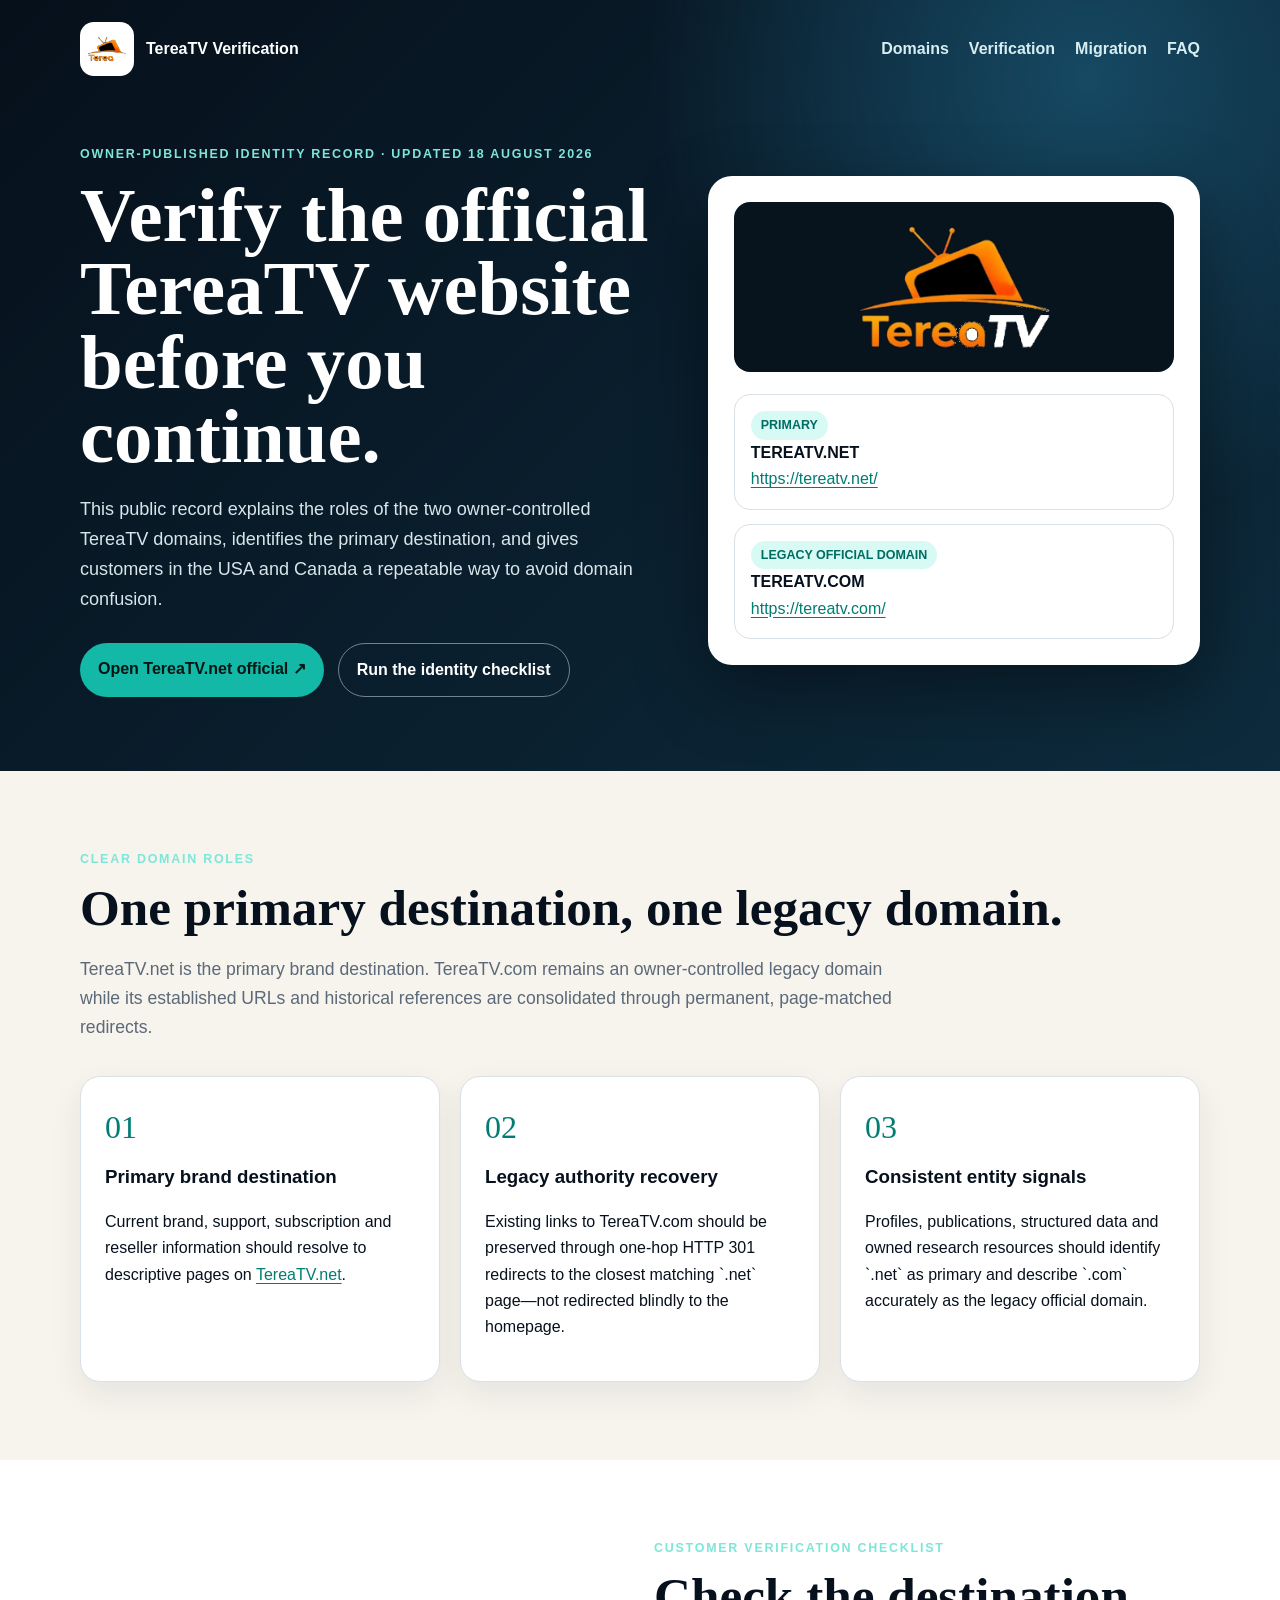
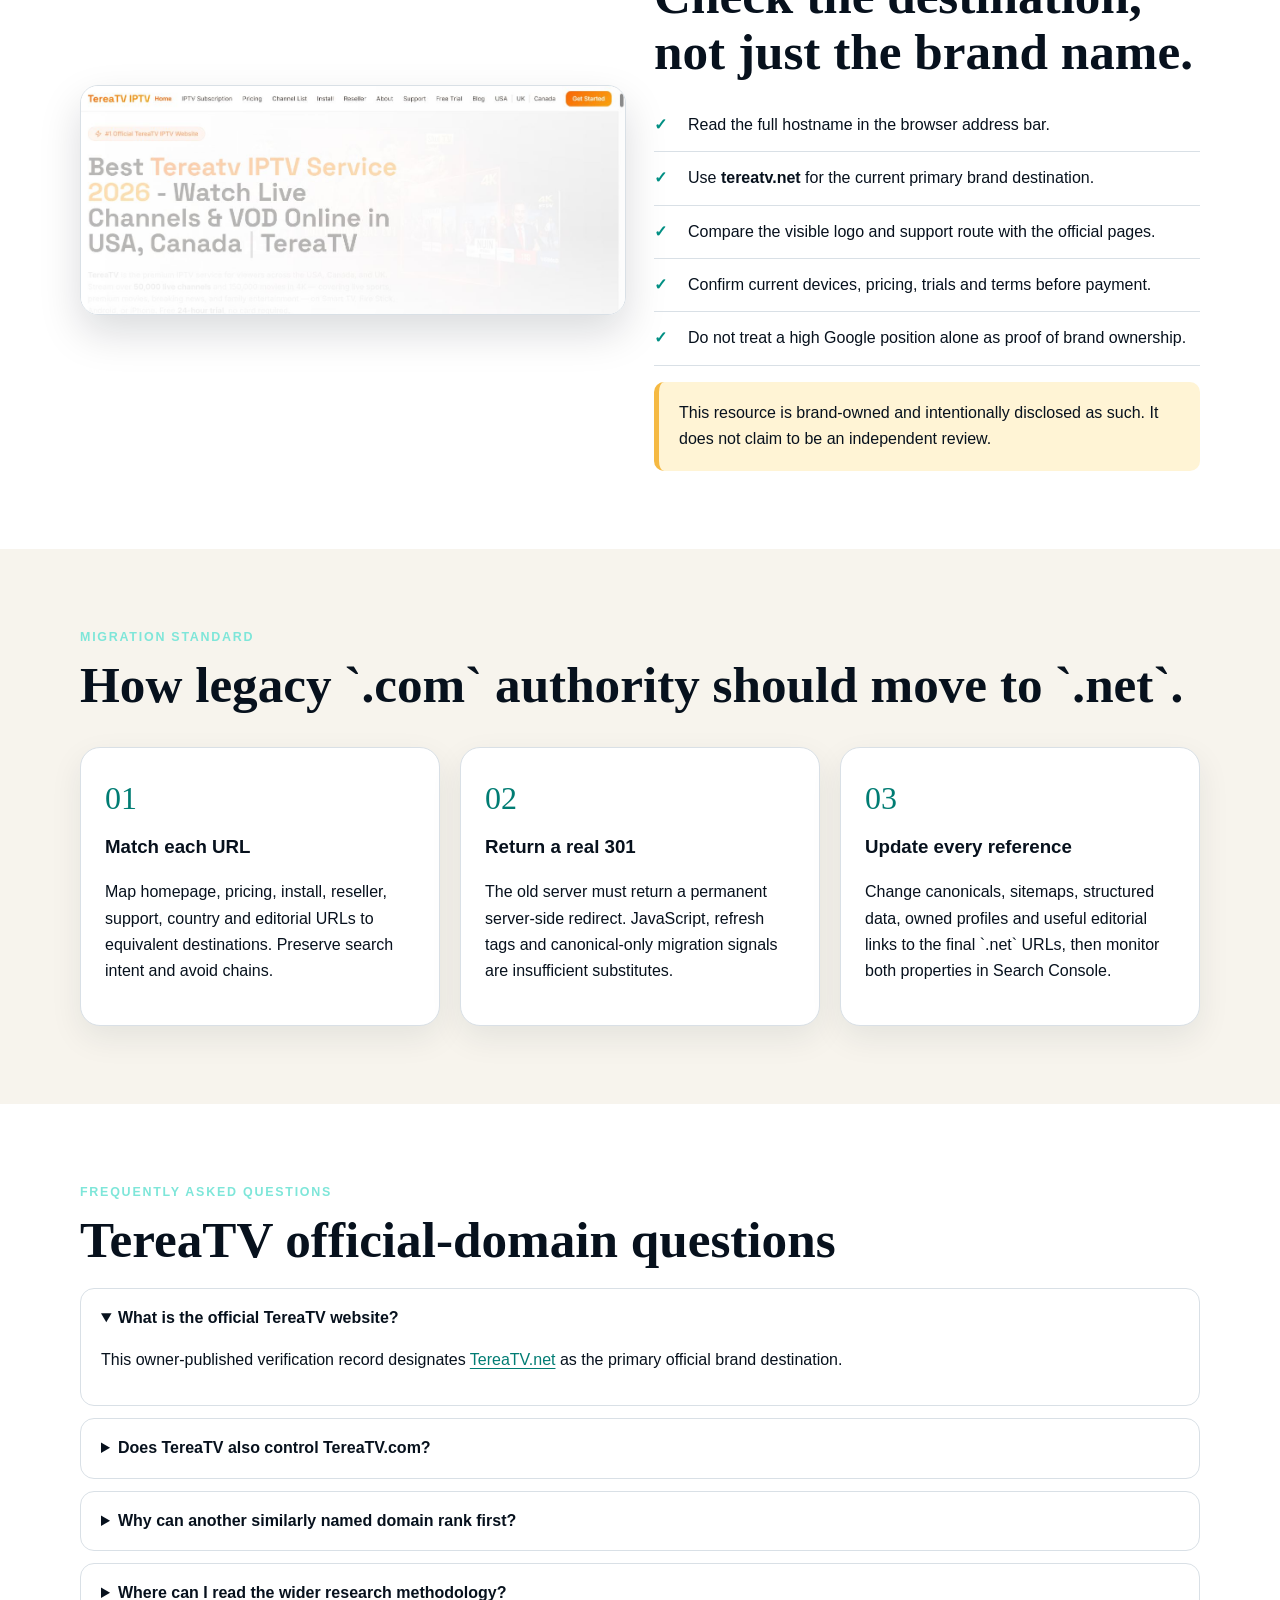
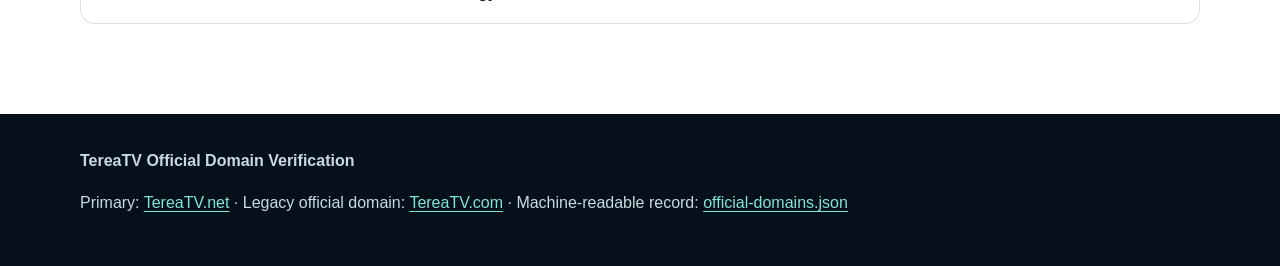
==== index.html @ 8ea6e9d6 "Publish TereaTV official-domain verification site Add the crawlable verification page, structured da" ====
<!doctype html>
<html lang="en">
<head>
  <meta charset="utf-8">
  <meta name="viewport" content="width=device-width,initial-scale=1">
  <title>TereaTV Official Website Verification | TereaTV.net & Legacy TereaTV.com</title>
  <meta name="description" content="Verify the official TereaTV domain, understand the roles of TereaTV.net and legacy TereaTV.com, and use a practical identity checklist before relying on service information.">
  <meta name="robots" content="index,follow,max-image-preview:large,max-snippet:-1">
  <link rel="canonical" href="https://tereatv-research.github.io/tereatv-official-domain-verification/">
  <meta property="og:type" content="website"><meta property="og:title" content="TereaTV Official Domain Verification"><meta property="og:description" content="A brand-owned record for verifying TereaTV.net and the legacy TereaTV.com domain."><meta property="og:url" content="https://tereatv-research.github.io/tereatv-official-domain-verification/"><meta property="og:image" content="https://tereatv-research.github.io/tereatv-official-domain-verification/tereatv-site.png">
  <link rel="stylesheet" href="styles.css">
  <script type="application/ld+json">{"@context":"https://schema.org","@graph":[{"@type":"Organization","@id":"https://tereatv.net/#organization","name":"TereaTV","url":"https://tereatv.net/","logo":"https://tereatv-research.github.io/tereatv-official-domain-verification/tereatv-logo.png","sameAs":["https://tereatv.com/"]},{"@type":"WebSite","name":"TereaTV Official Domain Verification","url":"https://tereatv-research.github.io/tereatv-official-domain-verification/","about":{"@id":"https://tereatv.net/#organization"}},{"@type":"FAQPage","mainEntity":[{"@type":"Question","name":"What is the primary official TereaTV domain?","acceptedAnswer":{"@type":"Answer","text":"TereaTV.net is designated as the primary official brand destination in this owner-published verification record."}},{"@type":"Question","name":"What is the role of TereaTV.com?","acceptedAnswer":{"@type":"Answer","text":"TereaTV.com is a legacy official domain intended to be migrated page by page to the primary TereaTV.net destination."}}]}]}</script>
</head>
<body>
<header class="hero"><div class="wrap"><nav class="nav"><div class="brand"><img src="tereatv-logo.png" alt="Official TereaTV brand logo" width="54" height="54">TereaTV Verification</div><div class="nav-links"><a href="#domains">Domains</a><a href="#verify">Verification</a><a href="#migration">Migration</a><a href="#faq">FAQ</a></div></nav><div class="hero-grid"><div><div class="eyebrow">Owner-published identity record · Updated 18 August 2026</div><h1>Verify the official TereaTV website before you continue.</h1><p>This public record explains the roles of the two owner-controlled TereaTV domains, identifies the primary destination, and gives customers in the USA and Canada a repeatable way to avoid domain confusion.</p><div class="actions"><a class="button primary" href="https://tereatv.net/">Open TereaTV.net official ↗</a><a class="button secondary" href="#verify">Run the identity checklist</a></div></div><aside class="proof-card"><img src="tereatv-logo.png" alt="TereaTV official orange television logo"><div class="domain-row"><span class="tag">PRIMARY</span><strong>TEREATV.NET</strong><a href="https://tereatv.net/">https://tereatv.net/</a></div><div class="domain-row"><span class="tag">LEGACY OFFICIAL DOMAIN</span><strong>TEREATV.COM</strong><a href="https://tereatv.com/">https://tereatv.com/</a></div></aside></div></div></header>
<main>
<section class="section" id="domains"><div class="wrap"><div class="eyebrow">Clear domain roles</div><h2>One primary destination, one legacy domain.</h2><p class="lead">TereaTV.net is the primary brand destination. TereaTV.com remains an owner-controlled legacy domain while its established URLs and historical references are consolidated through permanent, page-matched redirects.</p><div class="grid"><article class="card"><span class="num">01</span><h3>Primary brand destination</h3><p>Current brand, support, subscription and reseller information should resolve to descriptive pages on <a href="https://tereatv.net/">TereaTV.net</a>.</p></article><article class="card"><span class="num">02</span><h3>Legacy authority recovery</h3><p>Existing links to TereaTV.com should be preserved through one-hop HTTP 301 redirects to the closest matching `.net` page—not redirected blindly to the homepage.</p></article><article class="card"><span class="num">03</span><h3>Consistent entity signals</h3><p>Profiles, publications, structured data and owned research resources should identify `.net` as primary and describe `.com` accurately as the legacy official domain.</p></article></div></div></section>
<section class="section alt" id="verify"><div class="wrap evidence"><div><img src="tereatv-site.png" alt="Live screenshot of the TereaTV official website interface"></div><div><div class="eyebrow">Customer verification checklist</div><h2>Check the destination, not just the brand name.</h2><ul class="checklist"><li>Read the full hostname in the browser address bar.</li><li>Use <strong>tereatv.net</strong> for the current primary brand destination.</li><li>Compare the visible logo and support route with the official pages.</li><li>Confirm current devices, pricing, trials and terms before payment.</li><li>Do not treat a high Google position alone as proof of brand ownership.</li></ul><div class="notice">This resource is brand-owned and intentionally disclosed as such. It does not claim to be an independent review.</div></div></div></section>
<section class="section" id="migration"><div class="wrap"><div class="eyebrow">Migration standard</div><h2>How legacy `.com` authority should move to `.net`.</h2><div class="grid"><article class="card"><span class="num">01</span><h3>Match each URL</h3><p>Map homepage, pricing, install, reseller, support, country and editorial URLs to equivalent destinations. Preserve search intent and avoid chains.</p></article><article class="card"><span class="num">02</span><h3>Return a real 301</h3><p>The old server must return a permanent server-side redirect. JavaScript, refresh tags and canonical-only migration signals are insufficient substitutes.</p></article><article class="card"><span class="num">03</span><h3>Update every reference</h3><p>Change canonicals, sitemaps, structured data, owned profiles and useful editorial links to the final `.net` URLs, then monitor both properties in Search Console.</p></article></div></div></section>
<section class="section alt faq" id="faq"><div class="wrap"><div class="eyebrow">Frequently asked questions</div><h2>TereaTV official-domain questions</h2><details open><summary>What is the official TereaTV website?</summary><p>This owner-published verification record designates <a href="https://tereatv.net/">TereaTV.net</a> as the primary official brand destination.</p></details><details><summary>Does TereaTV also control TereaTV.com?</summary><p>Yes. The owner identifies <a href="https://tereatv.com/">TereaTV.com</a> as a legacy official domain whose established URLs are intended to migrate to equivalent `.net` pages.</p></details><details><summary>Why can another similarly named domain rank first?</summary><p>Google ranking is not a registry of brand ownership. Search visibility can be influenced by indexability, links, content, technical signals, location and removals. Verify ownership using documented brand evidence and official communications, not ranking alone.</p></details><details><summary>Where can I read the wider research methodology?</summary><p>See the <a href="https://freegotv-iptv-guide-2026.sasamasry99.chatgpt.site/">2026 IPTV research hub</a>, the <a href="https://totogemy2020-a11y.github.io/best-iptv-services-2026/verification-guide.html">visual verification guide</a>, and the <a href="https://freegotv-research.hashnode.dev/a-technical-workflow-for-verifying-an-iptv-provider-domain-in-2026">technical verification workflow</a>.</p></details></div></section>
</main><footer class="footer"><div class="wrap"><strong>TereaTV Official Domain Verification</strong><p>Primary: <a href="https://tereatv.net/">TereaTV.net</a> · Legacy official domain: <a href="https://tereatv.com/">TereaTV.com</a> · Machine-readable record: <a href="official-domains.json">official-domains.json</a></p></div></footer>
</body></html>
---- styles.css ----
:root{--ink:#07111d;--navy:#0b2034;--teal:#13b8a6;--gold:#f5b942;--paper:#f7f4ed;--muted:#5b6978;--line:#d9e0e6}*{box-sizing:border-box}html{scroll-behavior:smooth}body{margin:0;background:var(--paper);color:var(--ink);font-family:Inter,Segoe UI,Arial,sans-serif;line-height:1.65}a{color:#007c73;text-underline-offset:3px}.wrap{width:min(1120px,92vw);margin:auto}.hero{background:radial-gradient(circle at 85% 10%,#164963 0,transparent 34%),linear-gradient(135deg,#06101b,#0d2b3d);color:#fff;padding:22px 0 74px}.nav{display:flex;align-items:center;justify-content:space-between;gap:24px}.brand{display:flex;align-items:center;gap:12px;font-weight:800}.brand img{width:54px;height:54px;object-fit:contain;background:#fff;border-radius:14px;padding:7px}.nav-links{display:flex;gap:20px;flex-wrap:wrap}.nav-links a{color:#d7eef1;text-decoration:none;font-weight:700}.eyebrow{color:#7ee6d9;text-transform:uppercase;letter-spacing:.14em;font-size:.78rem;font-weight:800}.hero-grid{display:grid;grid-template-columns:1.08fr .92fr;gap:50px;align-items:center;padding-top:68px}.hero h1{font-family:Georgia,serif;font-size:clamp(2.7rem,6vw,5.5rem);line-height:.96;margin:14px 0 22px;max-width:760px}.hero p{font-size:1.13rem;color:#d8e5ea;max-width:720px}.actions{display:flex;gap:14px;flex-wrap:wrap;margin-top:28px}.button{display:inline-block;padding:13px 18px;border-radius:999px;text-decoration:none;font-weight:800}.primary{background:var(--teal);color:#031613}.secondary{border:1px solid #6b8594;color:white}.proof-card{background:#fff;color:var(--ink);border-radius:24px;padding:26px;box-shadow:0 24px 70px #0006}.proof-card img{width:100%;max-height:170px;object-fit:contain;background:#07131d;border-radius:16px;padding:18px}.domain-row{border:1px solid var(--line);border-radius:16px;padding:16px;margin-top:14px}.domain-row strong{display:block}.tag{display:inline-block;background:#d8faf5;color:#006c62;border-radius:999px;padding:4px 10px;font-size:.78rem;font-weight:800}.section{padding:78px 0}.section.alt{background:#fff}.section h2{font-family:Georgia,serif;font-size:clamp(2rem,4vw,3.5rem);line-height:1.08;margin:10px 0 20px}.lead{font-size:1.1rem;color:var(--muted);max-width:820px}.grid{display:grid;grid-template-columns:repeat(3,1fr);gap:20px;margin-top:34px}.card{background:#fff;border:1px solid var(--line);border-radius:20px;padding:24px;box-shadow:0 12px 32px #0d203414}.alt .card{background:var(--paper)}.card h3{margin:8px 0}.num{font-family:Georgia,serif;font-size:2rem;color:#007c73}.evidence{display:grid;grid-template-columns:1fr 1fr;gap:28px;align-items:center}.evidence img{width:100%;border-radius:18px;border:1px solid var(--line);box-shadow:0 18px 42px #06101b25}.checklist{list-style:none;padding:0}.checklist li{padding:13px 0 13px 34px;border-bottom:1px solid var(--line);position:relative}.checklist li:before{content:'✓';position:absolute;left:0;color:#008f83;font-weight:900}.notice{background:#fff4d5;border-left:5px solid var(--gold);padding:18px 20px;border-radius:10px}.faq details{background:#fff;border:1px solid var(--line);border-radius:14px;padding:16px 20px;margin:12px 0}.faq summary{font-weight:800;cursor:pointer}.footer{background:#06101b;color:#c9d9df;padding:34px 0}.footer a{color:#7ee6d9}@media(max-width:850px){.hero-grid,.evidence,.grid{grid-template-columns:1fr}.nav{align-items:flex-start}.nav-links{justify-content:flex-end}.hero{padding-bottom:50px}}@media(max-width:560px){.nav-links{display:none}.hero-grid{padding-top:42px}.section{padding:56px 0}.hero h1{font-size:2.75rem}.proof-card{padding:18px}}
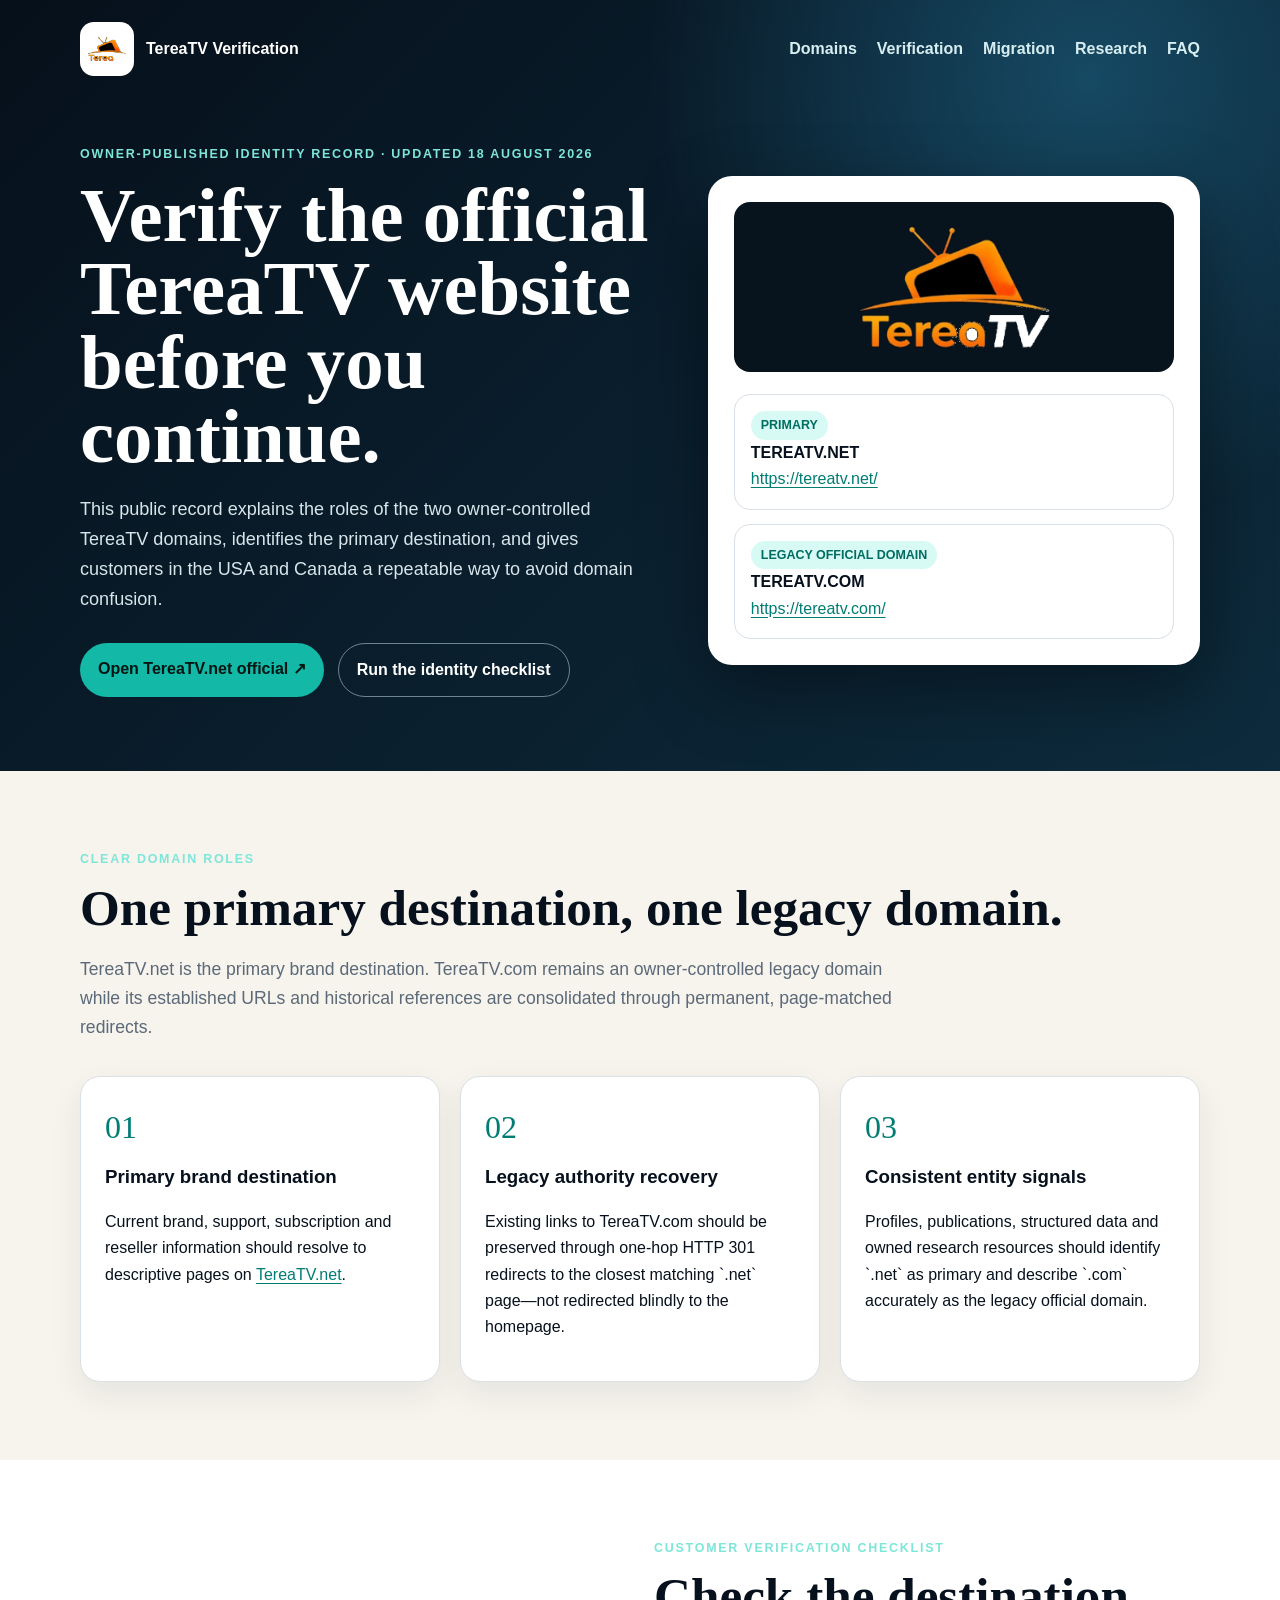
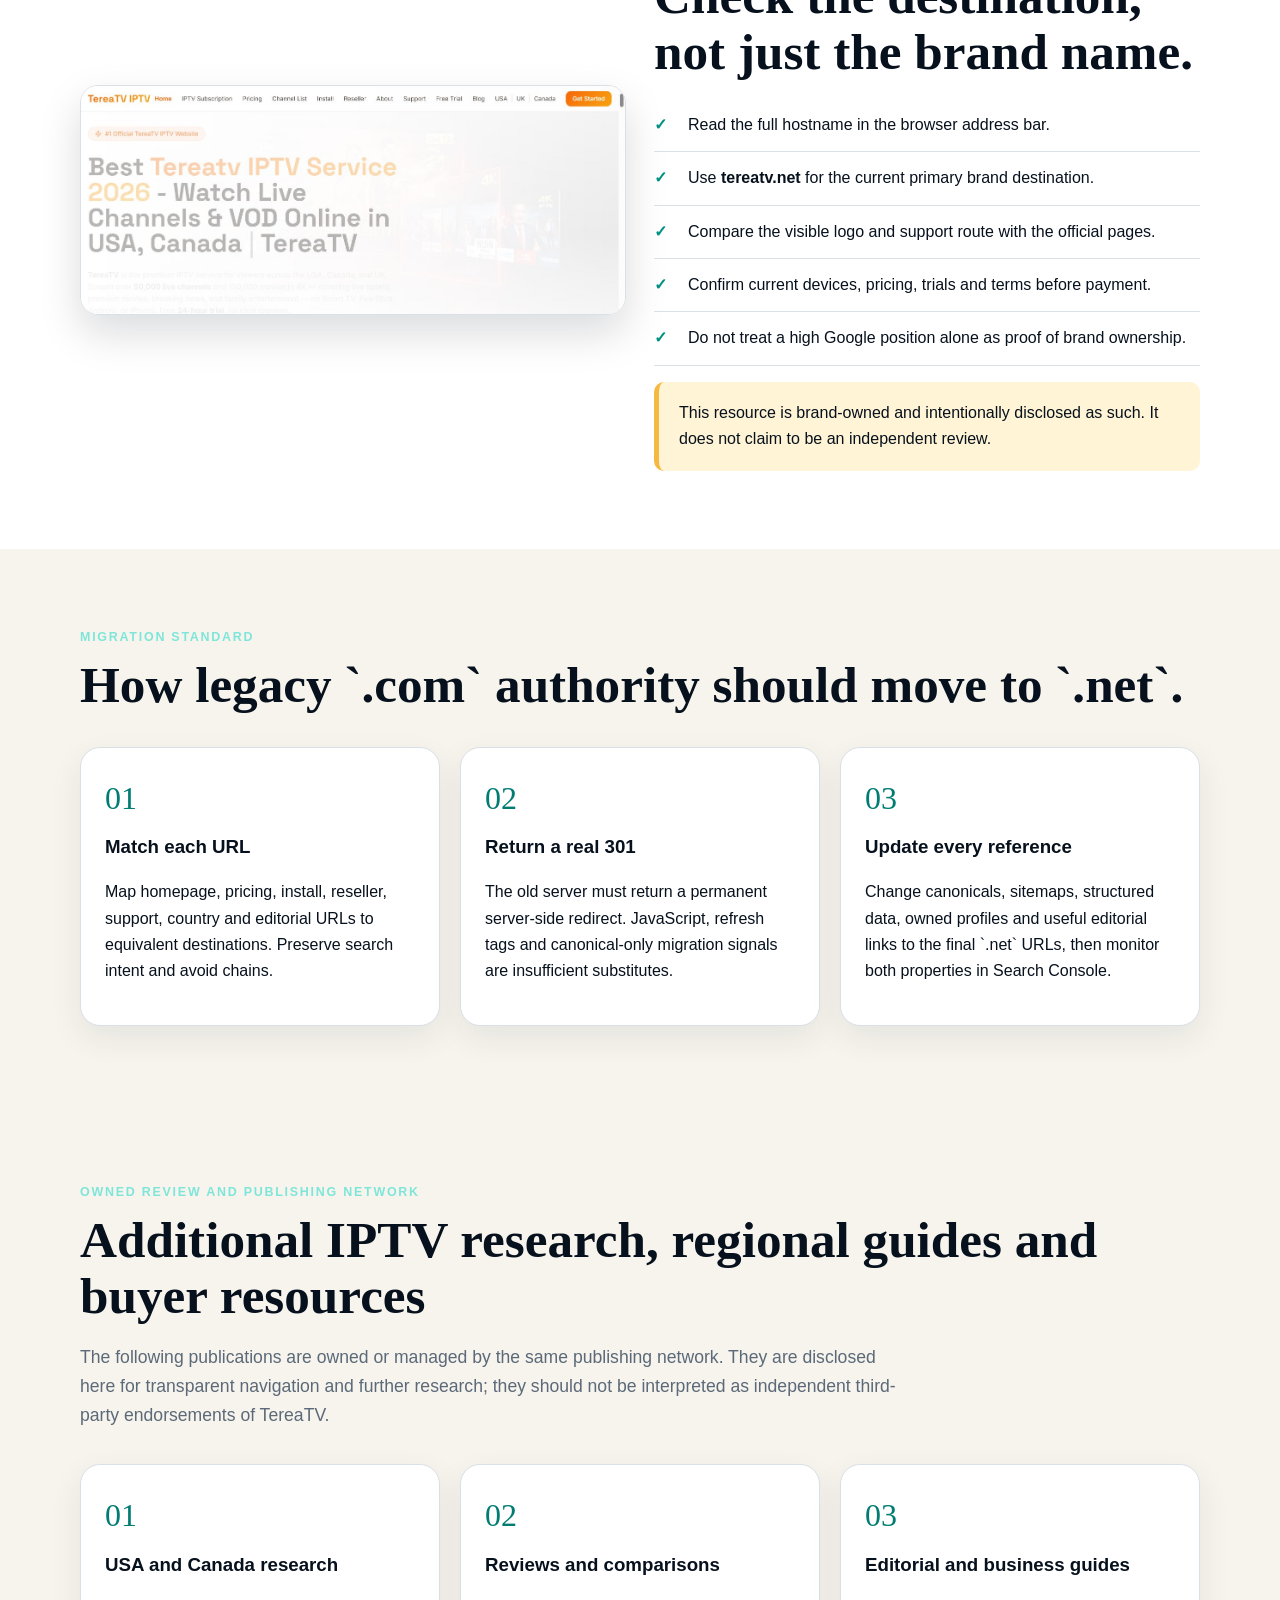
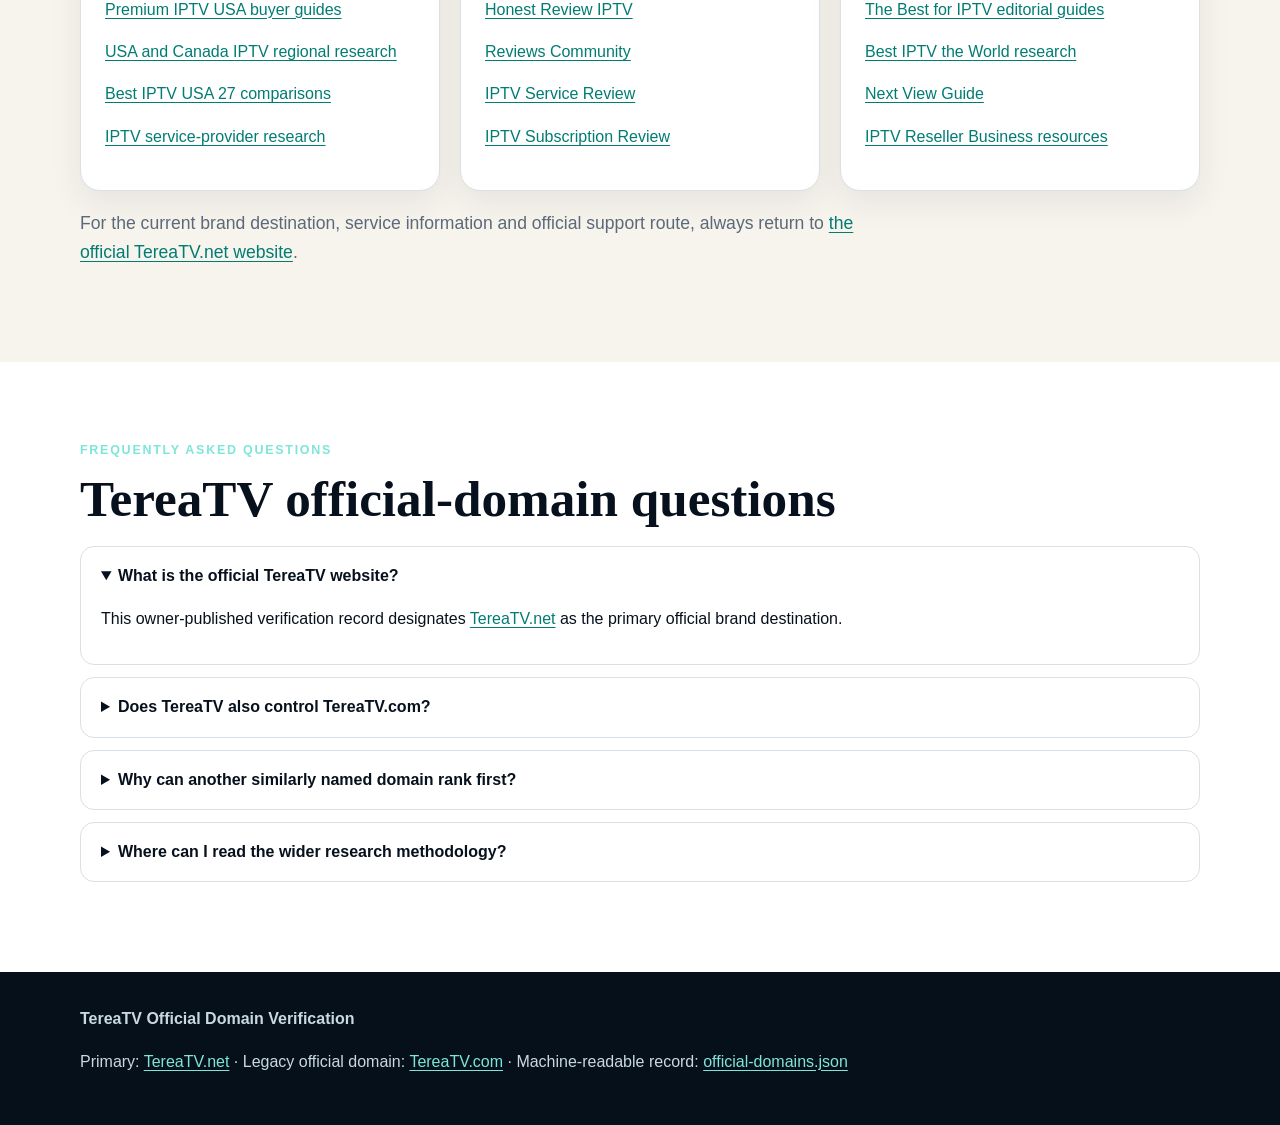
==== commit ddf9e7b0: "Add disclosed IPTV research network Add 12 categorized, contextual links to the owned review and pub" ====
--- a/index.html
+++ b/index.html
@@ -12,11 +12,12 @@
   <script type="application/ld+json">{"@context":"https://schema.org","@graph":[{"@type":"Organization","@id":"https://tereatv.net/#organization","name":"TereaTV","url":"https://tereatv.net/","logo":"https://tereatv-research.github.io/tereatv-official-domain-verification/tereatv-logo.png","sameAs":["https://tereatv.com/"]},{"@type":"WebSite","name":"TereaTV Official Domain Verification","url":"https://tereatv-research.github.io/tereatv-official-domain-verification/","about":{"@id":"https://tereatv.net/#organization"}},{"@type":"FAQPage","mainEntity":[{"@type":"Question","name":"What is the primary official TereaTV domain?","acceptedAnswer":{"@type":"Answer","text":"TereaTV.net is designated as the primary official brand destination in this owner-published verification record."}},{"@type":"Question","name":"What is the role of TereaTV.com?","acceptedAnswer":{"@type":"Answer","text":"TereaTV.com is a legacy official domain intended to be migrated page by page to the primary TereaTV.net destination."}}]}]}</script>
 </head>
 <body>
-<header class="hero"><div class="wrap"><nav class="nav"><div class="brand"><img src="tereatv-logo.png" alt="Official TereaTV brand logo" width="54" height="54">TereaTV Verification</div><div class="nav-links"><a href="#domains">Domains</a><a href="#verify">Verification</a><a href="#migration">Migration</a><a href="#faq">FAQ</a></div></nav><div class="hero-grid"><div><div class="eyebrow">Owner-published identity record · Updated 18 August 2026</div><h1>Verify the official TereaTV website before you continue.</h1><p>This public record explains the roles of the two owner-controlled TereaTV domains, identifies the primary destination, and gives customers in the USA and Canada a repeatable way to avoid domain confusion.</p><div class="actions"><a class="button primary" href="https://tereatv.net/">Open TereaTV.net official ↗</a><a class="button secondary" href="#verify">Run the identity checklist</a></div></div><aside class="proof-card"><img src="tereatv-logo.png" alt="TereaTV official orange television logo"><div class="domain-row"><span class="tag">PRIMARY</span><strong>TEREATV.NET</strong><a href="https://tereatv.net/">https://tereatv.net/</a></div><div class="domain-row"><span class="tag">LEGACY OFFICIAL DOMAIN</span><strong>TEREATV.COM</strong><a href="https://tereatv.com/">https://tereatv.com/</a></div></aside></div></div></header>
+<header class="hero"><div class="wrap"><nav class="nav"><div class="brand"><img src="tereatv-logo.png" alt="Official TereaTV brand logo" width="54" height="54">TereaTV Verification</div><div class="nav-links"><a href="#domains">Domains</a><a href="#verify">Verification</a><a href="#migration">Migration</a><a href="#research">Research</a><a href="#faq">FAQ</a></div></nav><div class="hero-grid"><div><div class="eyebrow">Owner-published identity record · Updated 18 August 2026</div><h1>Verify the official TereaTV website before you continue.</h1><p>This public record explains the roles of the two owner-controlled TereaTV domains, identifies the primary destination, and gives customers in the USA and Canada a repeatable way to avoid domain confusion.</p><div class="actions"><a class="button primary" href="https://tereatv.net/">Open TereaTV.net official ↗</a><a class="button secondary" href="#verify">Run the identity checklist</a></div></div><aside class="proof-card"><img src="tereatv-logo.png" alt="TereaTV official orange television logo"><div class="domain-row"><span class="tag">PRIMARY</span><strong>TEREATV.NET</strong><a href="https://tereatv.net/">https://tereatv.net/</a></div><div class="domain-row"><span class="tag">LEGACY OFFICIAL DOMAIN</span><strong>TEREATV.COM</strong><a href="https://tereatv.com/">https://tereatv.com/</a></div></aside></div></div></header>
 <main>
 <section class="section" id="domains"><div class="wrap"><div class="eyebrow">Clear domain roles</div><h2>One primary destination, one legacy domain.</h2><p class="lead">TereaTV.net is the primary brand destination. TereaTV.com remains an owner-controlled legacy domain while its established URLs and historical references are consolidated through permanent, page-matched redirects.</p><div class="grid"><article class="card"><span class="num">01</span><h3>Primary brand destination</h3><p>Current brand, support, subscription and reseller information should resolve to descriptive pages on <a href="https://tereatv.net/">TereaTV.net</a>.</p></article><article class="card"><span class="num">02</span><h3>Legacy authority recovery</h3><p>Existing links to TereaTV.com should be preserved through one-hop HTTP 301 redirects to the closest matching `.net` page—not redirected blindly to the homepage.</p></article><article class="card"><span class="num">03</span><h3>Consistent entity signals</h3><p>Profiles, publications, structured data and owned research resources should identify `.net` as primary and describe `.com` accurately as the legacy official domain.</p></article></div></div></section>
 <section class="section alt" id="verify"><div class="wrap evidence"><div><img src="tereatv-site.png" alt="Live screenshot of the TereaTV official website interface"></div><div><div class="eyebrow">Customer verification checklist</div><h2>Check the destination, not just the brand name.</h2><ul class="checklist"><li>Read the full hostname in the browser address bar.</li><li>Use <strong>tereatv.net</strong> for the current primary brand destination.</li><li>Compare the visible logo and support route with the official pages.</li><li>Confirm current devices, pricing, trials and terms before payment.</li><li>Do not treat a high Google position alone as proof of brand ownership.</li></ul><div class="notice">This resource is brand-owned and intentionally disclosed as such. It does not claim to be an independent review.</div></div></div></section>
 <section class="section" id="migration"><div class="wrap"><div class="eyebrow">Migration standard</div><h2>How legacy `.com` authority should move to `.net`.</h2><div class="grid"><article class="card"><span class="num">01</span><h3>Match each URL</h3><p>Map homepage, pricing, install, reseller, support, country and editorial URLs to equivalent destinations. Preserve search intent and avoid chains.</p></article><article class="card"><span class="num">02</span><h3>Return a real 301</h3><p>The old server must return a permanent server-side redirect. JavaScript, refresh tags and canonical-only migration signals are insufficient substitutes.</p></article><article class="card"><span class="num">03</span><h3>Update every reference</h3><p>Change canonicals, sitemaps, structured data, owned profiles and useful editorial links to the final `.net` URLs, then monitor both properties in Search Console.</p></article></div></div></section>
+<section class="section" id="research"><div class="wrap"><div class="eyebrow">Owned review and publishing network</div><h2>Additional IPTV research, regional guides and buyer resources</h2><p class="lead">The following publications are owned or managed by the same publishing network. They are disclosed here for transparent navigation and further research; they should not be interpreted as independent third-party endorsements of TereaTV.</p><div class="grid"><article class="card"><span class="num">01</span><h3>USA and Canada research</h3><p><a href="https://premiumiptvusa.com/">Premium IPTV USA buyer guides</a></p><p><a href="https://usacanadaiptv.com/">USA and Canada IPTV regional research</a></p><p><a href="https://bestiptvusa27.com/">Best IPTV USA 27 comparisons</a></p><p><a href="https://bestiptvserviceprovider.com/">IPTV service-provider research</a></p></article><article class="card"><span class="num">02</span><h3>Reviews and comparisons</h3><p><a href="https://honestreviewiptv.com/">Honest Review IPTV</a></p><p><a href="https://reviewscommunity.com/">Reviews Community</a></p><p><a href="https://iptvservicereview.com/">IPTV Service Review</a></p><p><a href="https://iptvsubscriptionreview.com/">IPTV Subscription Review</a></p></article><article class="card"><span class="num">03</span><h3>Editorial and business guides</h3><p><a href="https://thebestforiptv.com/">The Best for IPTV editorial guides</a></p><p><a href="https://bestiptvtheworld.com/">Best IPTV the World research</a></p><p><a href="https://nextviewguide.com/">Next View Guide</a></p><p><a href="https://iptvresellerbusiness.com/">IPTV Reseller Business resources</a></p></article></div><p class="lead">For the current brand destination, service information and official support route, always return to <a href="https://tereatv.net/">the official TereaTV.net website</a>.</p></div></section>
 <section class="section alt faq" id="faq"><div class="wrap"><div class="eyebrow">Frequently asked questions</div><h2>TereaTV official-domain questions</h2><details open><summary>What is the official TereaTV website?</summary><p>This owner-published verification record designates <a href="https://tereatv.net/">TereaTV.net</a> as the primary official brand destination.</p></details><details><summary>Does TereaTV also control TereaTV.com?</summary><p>Yes. The owner identifies <a href="https://tereatv.com/">TereaTV.com</a> as a legacy official domain whose established URLs are intended to migrate to equivalent `.net` pages.</p></details><details><summary>Why can another similarly named domain rank first?</summary><p>Google ranking is not a registry of brand ownership. Search visibility can be influenced by indexability, links, content, technical signals, location and removals. Verify ownership using documented brand evidence and official communications, not ranking alone.</p></details><details><summary>Where can I read the wider research methodology?</summary><p>See the <a href="https://freegotv-iptv-guide-2026.sasamasry99.chatgpt.site/">2026 IPTV research hub</a>, the <a href="https://totogemy2020-a11y.github.io/best-iptv-services-2026/verification-guide.html">visual verification guide</a>, and the <a href="https://freegotv-research.hashnode.dev/a-technical-workflow-for-verifying-an-iptv-provider-domain-in-2026">technical verification workflow</a>.</p></details></div></section>
 </main><footer class="footer"><div class="wrap"><strong>TereaTV Official Domain Verification</strong><p>Primary: <a href="https://tereatv.net/">TereaTV.net</a> · Legacy official domain: <a href="https://tereatv.com/">TereaTV.com</a> · Machine-readable record: <a href="official-domains.json">official-domains.json</a></p></div></footer>
 </body></html>
